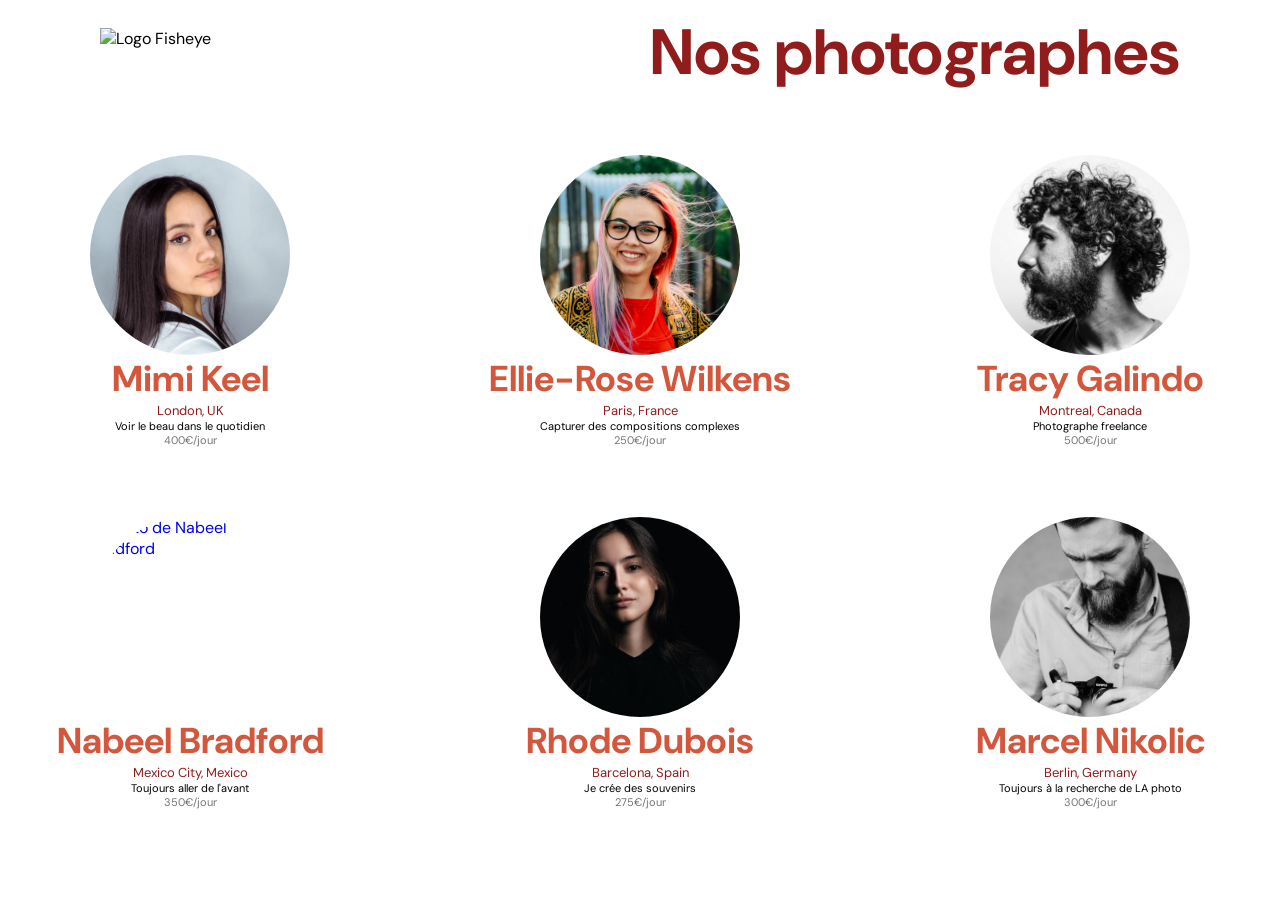
==== index.html @ 4de64062 "Lightbox + clavier" ====
<!DOCTYPE html>
<html lang="fr">

<head>
  <link href="css/style.css" rel="stylesheet" type="text/css" />
  <meta charset="utf-8">
  <link rel="icon" type="image/png" href="assets/favicon.png">
  <link href="https://fonts.googleapis.com/css?family=DM+Sans&display=swap" rel="stylesheet">
  <title>Fisheye</title>
</head>

<body>
  <header>
    <img src="assets/images/logo.png" class="logo" alt="Logo Fisheye" />
    <h1>Nos photographes</h1>
  </header>
  <main id="main">
    <div class="photographer_section"></div>
  </main>
  <script src="scripts/factories/photographer.js"></script>
  <script src="scripts/pages/index.js"></script>
</body>

</html>
---- css/style.css ----
@import url("photographer.css");

* {
    margin: 0;
    padding: 0;
    font-family: "DM Sans", sans-serif;
}

img {
    overflow-clip-margin: unset;
}


body {
    
    margin: 0;
}

a {
    text-decoration: none;
}

header {
    display: flex;
    flex-direction: row;
    justify-content: space-between;
    align-items: center;
    height: 105px;
    /* max-width: 1400px;
    margin: auto; */
}

h1 {
    color: #901C1C;
    margin-right: 100px;
}

.logo {
    height: 50px;
    margin-left: 100px;
}

.photographer_section {
    display: grid;
    grid-template-columns: 1fr 1fr 1fr;
    gap: 70px;
    margin-top: 50px;
}

.photographer_section article,
.photographer_section a {
    justify-self: center;
    display: flex;
    justify-content: center;
    align-items: center;
    flex-direction: column;
}

.photographer_section article h2 {
    color: #D3573C;
    font-size: 36px;
}

.photographer_section article img,
.photograph-header img {
    height: 200px;
    width: 200px;
    border-radius: 200px;
    object-fit: cover;
}

.photographer-location {
    font-weight: normal;
    font-size: 13px;
    color: #901C1C;
}

.photograph-header .photographer-location {
    font-size: 24px;
}

.photographer-tagline {
    font-size: 11px;
}

.photograph-header .photographer-tagline {
    font-size: 18px;
}

.photographer-price {
    font-size: 11px;
    color: #757575;
}
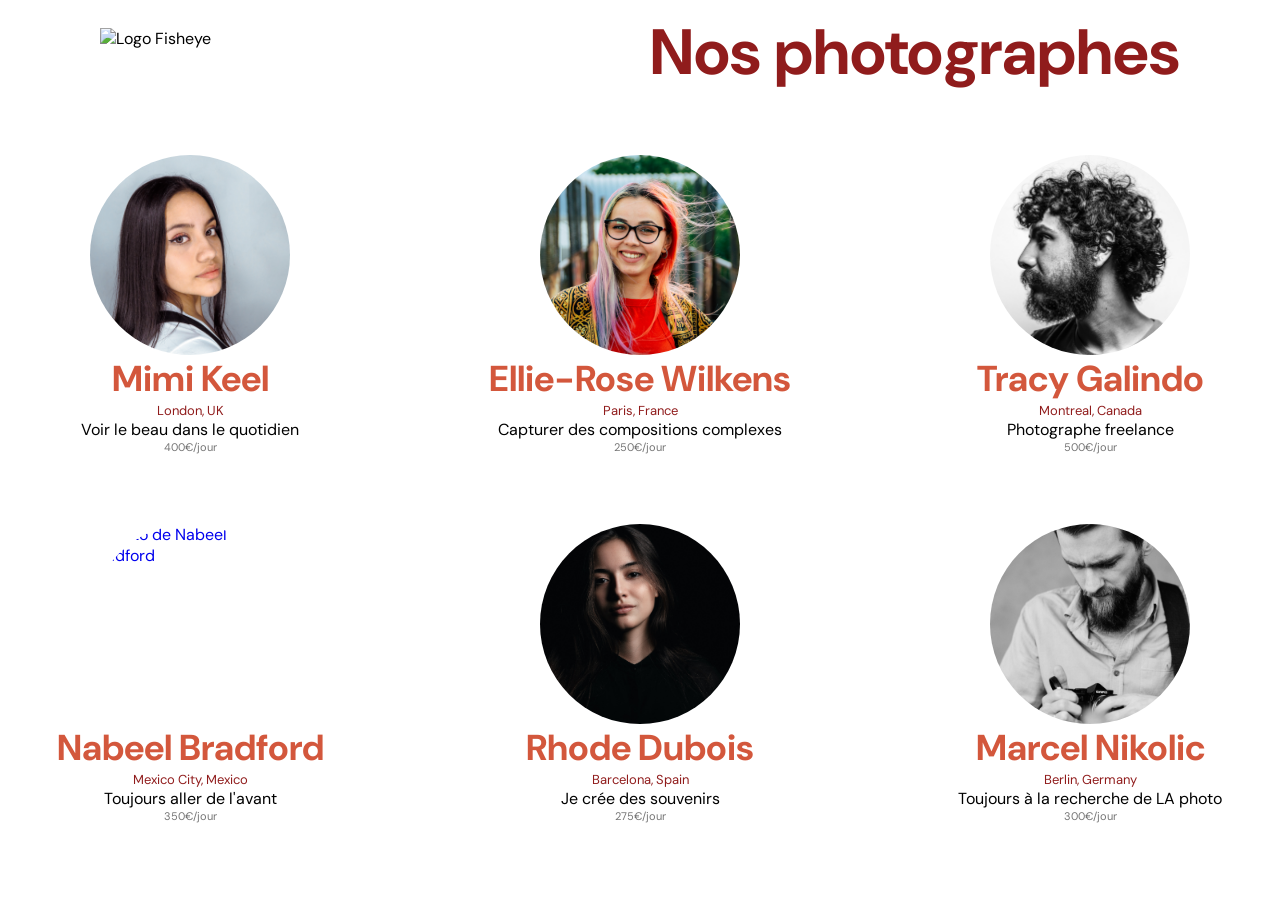
==== commit 71d6124e: "Corrections Eslint" ====
--- a/index.html
+++ b/index.html
@@ -17,8 +17,8 @@
   <main id="main">
     <div class="photographer_section"></div>
   </main>
-  <script src="scripts/factories/photographer.js"></script>
-  <script src="scripts/pages/index.js"></script>
+  <script type="module" src="./scripts/factories/photographer.js"></script>
+  <script type="module" src="./scripts/pages/index.js"></script>
 </body>
 
 </html>
--- a/css/style.css
+++ b/css/style.css
@@ -6,18 +6,22 @@
     font-family: "DM Sans", sans-serif;
 }
 
-img {
-    overflow-clip-margin: unset;
-}
-
-
 body {
-    
     margin: 0;
 }
 
 a {
     text-decoration: none;
+}
+
+button {
+    border: none;
+    background: none;
+}
+
+/* traite la pixelisation des images */
+img {
+    overflow-clip-margin: unset;
 }
 
 header {
@@ -26,8 +30,6 @@
     justify-content: space-between;
     align-items: center;
     height: 105px;
-    /* max-width: 1400px;
-    margin: auto; */
 }
 
 h1 {
@@ -79,10 +81,6 @@
     font-size: 24px;
 }
 
-.photographer-tagline {
-    font-size: 11px;
-}
-
 .photograph-header .photographer-tagline {
     font-size: 18px;
 }
